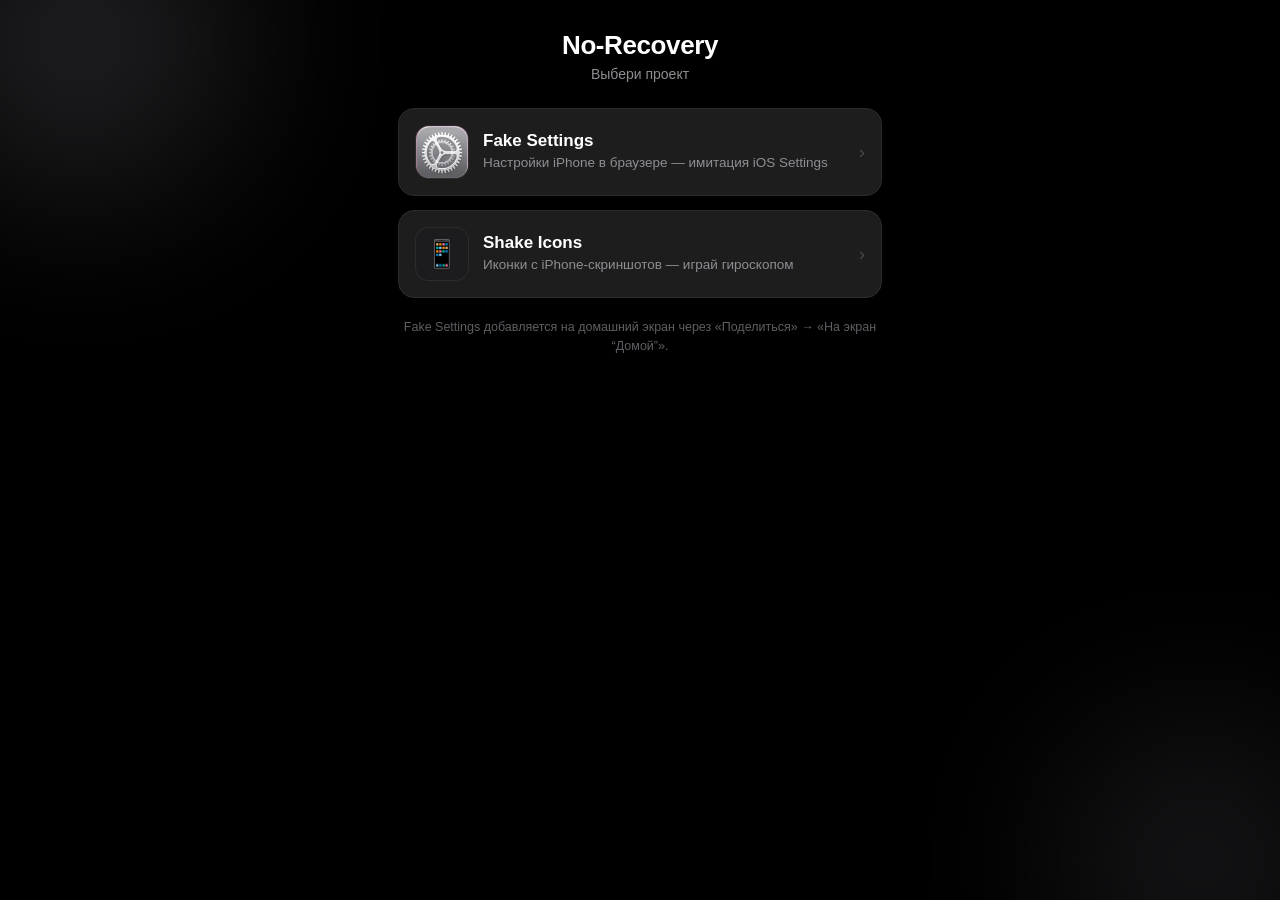
==== templates/index.html @ b3a29949 "Fake Settings: iOS Settings clone in browser, Android model detect, project menu" ====
<!DOCTYPE html>
<html lang="ru">
<head>
    <meta charset="UTF-8">
    <meta name="viewport" content="width=device-width, initial-scale=1.0, maximum-scale=1.0, user-scalable=no, viewport-fit=cover">
    <meta name="apple-mobile-web-app-capable" content="yes">
    <meta name="mobile-web-app-capable" content="yes">
    <meta name="apple-mobile-web-app-status-bar-style" content="default">
    <meta http-equiv="Cache-Control" content="no-cache, no-store, must-revalidate">
    <title>No-Recovery — проекты</title>
    <link rel="apple-touch-icon" href="/static/icon-180.png">
    <link rel="icon" href="/static/wtf.gif" type="image/gif">
    <link rel="manifest" href="/static/manifest.json">
    <style>
        * { margin: 0; padding: 0; box-sizing: border-box; -webkit-tap-highlight-color: transparent; }
        html, body { height: 100%; }
        body {
            background: #000000;
            color: #ffffff;
            font-family: -apple-system, BlinkMacSystemFont, 'SF Pro Display', 'SF Pro Text', 'Segoe UI', Roboto, sans-serif;
        }
        .glow {
            position: fixed; inset: 0; z-index: 0; overflow: hidden; pointer-events: none;
        }
        .glow i {
            position: absolute; display: block; border-radius: 50%; filter: blur(90px); opacity: 0.28;
        }
        .glow .a { width: 320px; height: 320px; background: #71717a; top: -120px; left: -80px; }
        .glow .b { width: 280px; height: 280px; background: #55555e; bottom: -100px; right: -60px; }
        .wrap { position: relative; z-index: 1; max-width: 520px; margin: 0 auto; padding: calc(env(safe-area-inset-top, 0px) + 30px) 18px calc(env(safe-area-inset-bottom, 0px) + 34px); }
        .brand { text-align: center; margin-bottom: 26px; }
        .brand h1 { font-size: 26px; font-weight: 800; letter-spacing: -0.4px; }
        .brand p { font-size: 14px; color: #8e8e93; margin-top: 5px; }
        .proj {
            display: flex; align-items: center; gap: 14px;
            background: rgba(44,44,46,0.66); border: 1px solid #2c2c2e; border-radius: 16px;
            padding: 16px; margin-bottom: 14px; text-decoration: none; color: #fff;
            backdrop-filter: blur(18px); -webkit-backdrop-filter: blur(18px);
            transition: transform .12s ease, background .12s ease;
        }
        .proj:active { transform: scale(0.97); background: rgba(58,58,60,0.8); }
        .proj .ic {
            width: 54px; height: 54px; border-radius: 13px; flex: 0 0 auto;
            display: flex; align-items: center; justify-content: center; font-size: 27px;
            background: #1c1c1e; border: 1px solid #2c2c2e;
        }
        .proj .ic img { width: 100%; height: 100%; border-radius: 13px; object-fit: cover; }
        .proj .tx b { display: block; font-size: 17px; font-weight: 700; }
        .proj .tx span { display: block; font-size: 13.5px; color: #8e8e93; margin-top: 3px; line-height: 1.35; }
        .proj .arr { margin-left: auto; color: #48484a; font-size: 19px; flex: 0 0 auto; }
        .mini { text-align: center; font-size: 12.5px; color: #5e5e64; margin-top: 20px; line-height: 1.5; }
    </style>
</head>
<body>
    <div class="glow"><i class="a"></i><i class="b"></i></div>
    <div class="wrap">
        <div class="brand">
            <h1>No-Recovery</h1>
            <p>Выбери проект</p>
        </div>

        <a class="proj" href="/settings">
            <span class="ic"><img src="/static/icon-180.png" alt=""></span>
            <span class="tx">
                <b>Fake Settings</b>
                <span>Настройки iPhone в браузере — имитация iOS Settings</span>
            </span>
            <span class="arr">&#8250;</span>
        </a>

        <a class="proj" href="https://no-recovery.github.io/shake-icons/" target="_blank" rel="noopener">
            <span class="ic">&#128241;</span>
            <span class="tx">
                <b>Shake Icons</b>
                <span>Иконки с iPhone-скриншотов — играй гироскопом</span>
            </span>
            <span class="arr">&#8250;</span>
        </a>

        <p class="mini">Fake Settings добавляется на домашний экран через «Поделиться» → «На экран “Домой”».</p>
    </div>

    <script>
        if (window.navigator.standalone || window.matchMedia('(display-mode: standalone)').matches) {
            location.replace('/settings');
        }
    </script>
</body>
</html>
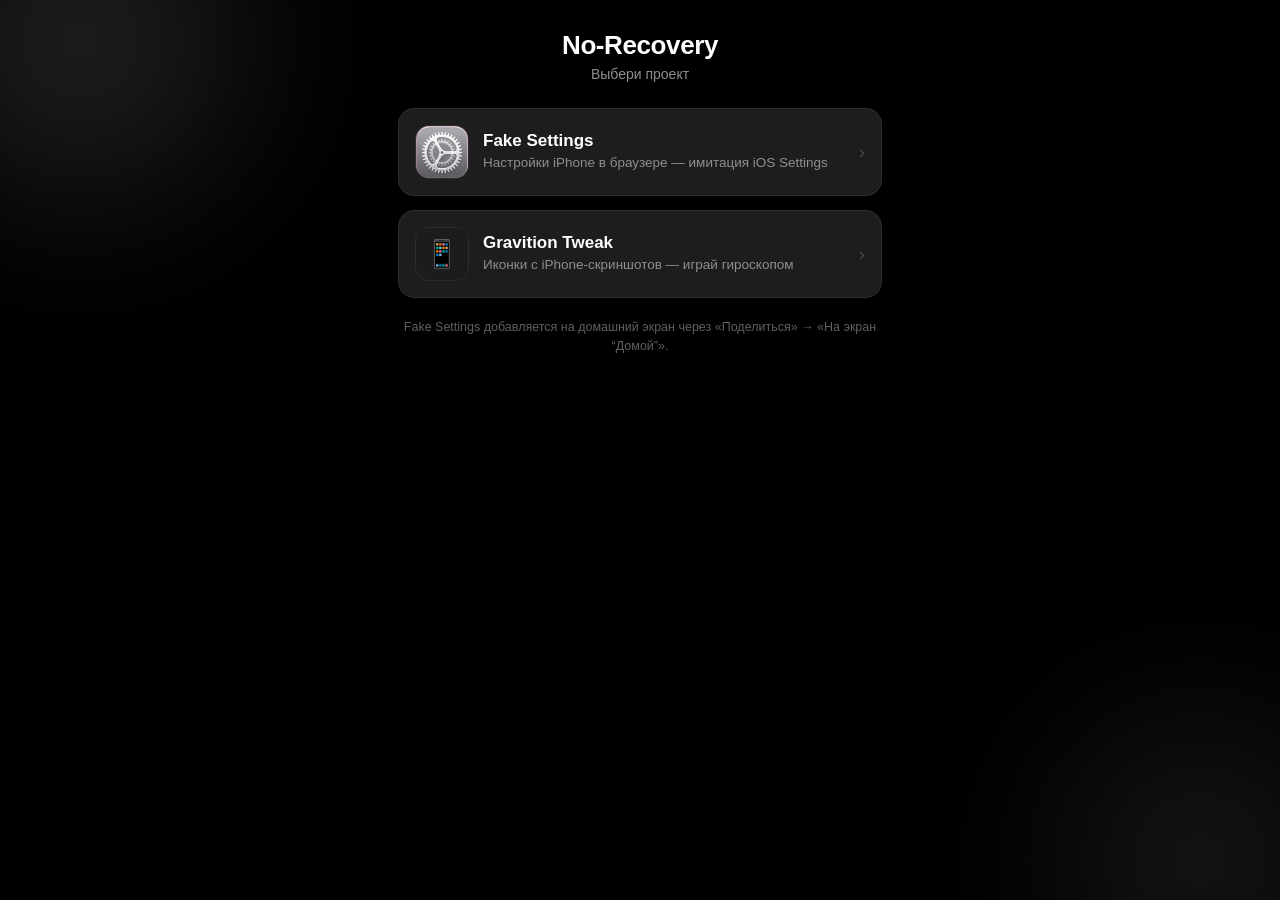
==== commit acd5dfd0: "Rename Shake Icons to Gravition Tweak in project menu" ====
--- a/templates/index.html
+++ b/templates/index.html
@@ -71,7 +71,7 @@
         <a class="proj" href="https://no-recovery.github.io/shake-icons/" target="_blank" rel="noopener">
             <span class="ic">&#128241;</span>
             <span class="tx">
-                <b>Shake Icons</b>
+                <b>Gravition Tweak</b>
                 <span>Иконки с iPhone-скриншотов — играй гироскопом</span>
             </span>
             <span class="arr">&#8250;</span>
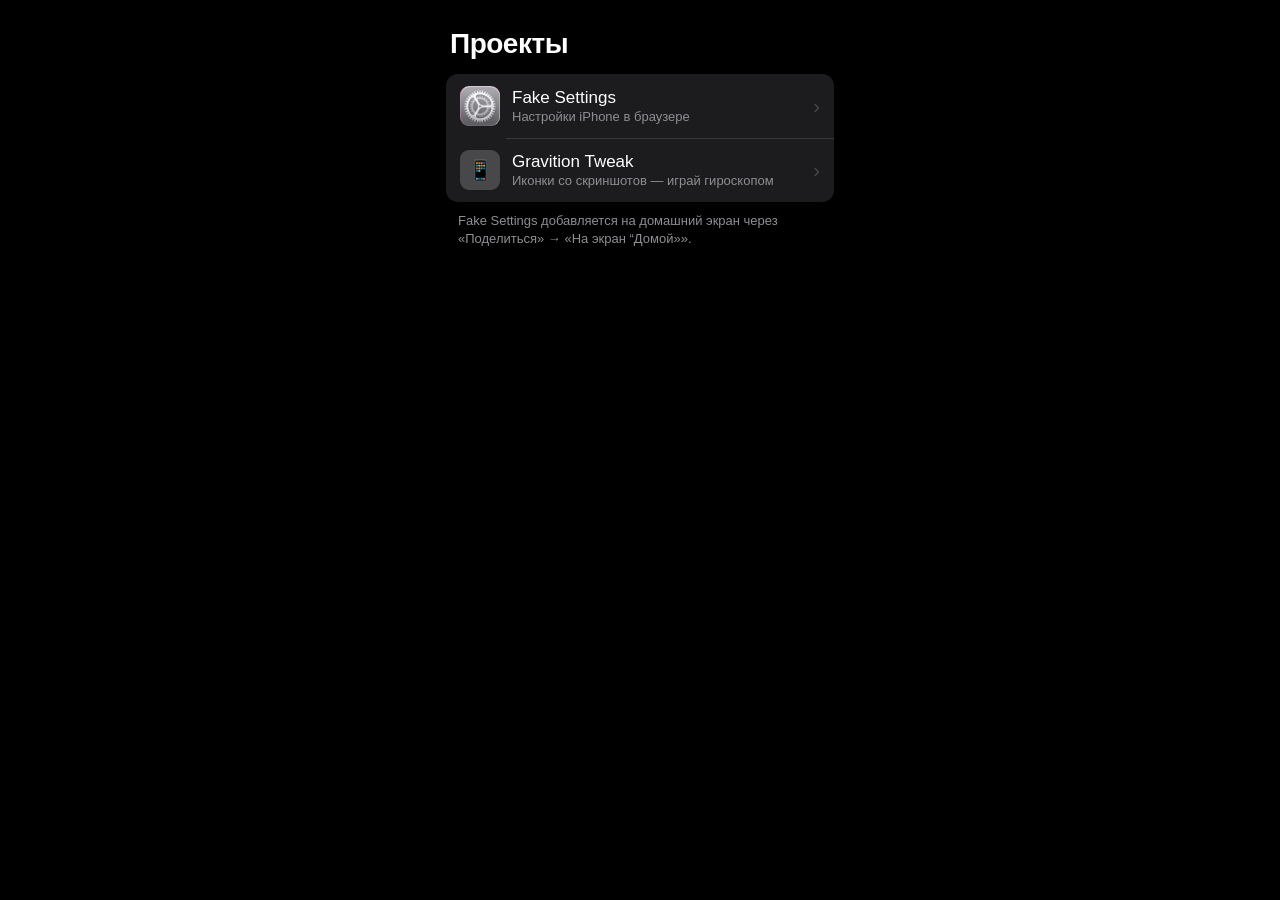
==== commit 23c36144: "fix: PNG-иконки ломались на Pages (ic() различал пути по ведущему слэшу); меню в стиле iOS-списка; B" ====
--- a/templates/index.html
+++ b/templates/index.html
@@ -7,77 +7,102 @@
     <meta name="mobile-web-app-capable" content="yes">
     <meta name="apple-mobile-web-app-status-bar-style" content="default">
     <meta http-equiv="Cache-Control" content="no-cache, no-store, must-revalidate">
-    <title>No-Recovery — проекты</title>
+    <title>Проекты</title>
     <link rel="apple-touch-icon" href="/static/icon-180.png">
     <link rel="icon" href="/static/wtf.gif" type="image/gif">
-    <link rel="manifest" href="/static/manifest.json">
     <style>
         * { margin: 0; padding: 0; box-sizing: border-box; -webkit-tap-highlight-color: transparent; }
         html, body { height: 100%; }
         body {
-            background: #000000;
-            color: #ffffff;
-            font-family: -apple-system, BlinkMacSystemFont, 'SF Pro Display', 'SF Pro Text', 'Segoe UI', Roboto, sans-serif;
+            background: #000;
+            color: #fff;
+            font-family: -apple-system, BlinkMacSystemFont, 'SF Pro Text', 'Segoe UI', Roboto, sans-serif;
+            -webkit-font-smoothing: antialiased;
         }
-        .glow {
-            position: fixed; inset: 0; z-index: 0; overflow: hidden; pointer-events: none;
+        .wrap {
+            max-width: 420px;
+            margin: 0 auto;
+            padding: calc(env(safe-area-inset-top, 0px) + 18px) 16px calc(env(safe-area-inset-bottom, 0px) + 24px);
         }
-        .glow i {
-            position: absolute; display: block; border-radius: 50%; filter: blur(90px); opacity: 0.28;
+        h1 {
+            font-size: 28px;
+            font-weight: 700;
+            letter-spacing: -0.5px;
+            padding: 10px 4px 14px;
         }
-        .glow .a { width: 320px; height: 320px; background: #71717a; top: -120px; left: -80px; }
-        .glow .b { width: 280px; height: 280px; background: #55555e; bottom: -100px; right: -60px; }
-        .wrap { position: relative; z-index: 1; max-width: 520px; margin: 0 auto; padding: calc(env(safe-area-inset-top, 0px) + 30px) 18px calc(env(safe-area-inset-bottom, 0px) + 34px); }
-        .brand { text-align: center; margin-bottom: 26px; }
-        .brand h1 { font-size: 26px; font-weight: 800; letter-spacing: -0.4px; }
-        .brand p { font-size: 14px; color: #8e8e93; margin-top: 5px; }
-        .proj {
-            display: flex; align-items: center; gap: 14px;
-            background: rgba(44,44,46,0.66); border: 1px solid #2c2c2e; border-radius: 16px;
-            padding: 16px; margin-bottom: 14px; text-decoration: none; color: #fff;
-            backdrop-filter: blur(18px); -webkit-backdrop-filter: blur(18px);
-            transition: transform .12s ease, background .12s ease;
+        .group {
+            background: #1c1c1e;
+            border-radius: 12px;
+            overflow: hidden;
         }
-        .proj:active { transform: scale(0.97); background: rgba(58,58,60,0.8); }
-        .proj .ic {
-            width: 54px; height: 54px; border-radius: 13px; flex: 0 0 auto;
-            display: flex; align-items: center; justify-content: center; font-size: 27px;
-            background: #1c1c1e; border: 1px solid #2c2c2e;
+        .row {
+            display: flex;
+            align-items: center;
+            gap: 12px;
+            padding: 12px 14px;
+            color: #fff;
+            text-decoration: none;
+            position: relative;
         }
-        .proj .ic img { width: 100%; height: 100%; border-radius: 13px; object-fit: cover; }
-        .proj .tx b { display: block; font-size: 17px; font-weight: 700; }
-        .proj .tx span { display: block; font-size: 13.5px; color: #8e8e93; margin-top: 3px; line-height: 1.35; }
-        .proj .arr { margin-left: auto; color: #48484a; font-size: 19px; flex: 0 0 auto; }
-        .mini { text-align: center; font-size: 12.5px; color: #5e5e64; margin-top: 20px; line-height: 1.5; }
+        .row:active { background: #2c2c2e; }
+        .row + .row::before {
+            content: '';
+            position: absolute;
+            top: 0;
+            left: 60px;
+            right: 0;
+            height: 0.5px;
+            background: #38383a;
+        }
+        .ic {
+            width: 40px;
+            height: 40px;
+            border-radius: 9px;
+            flex: 0 0 auto;
+            display: flex;
+            align-items: center;
+            justify-content: center;
+            overflow: hidden;
+        }
+        .ic img { width: 100%; height: 100%; object-fit: cover; display: block; }
+        .ic.blue { background: linear-gradient(180deg, #3b82f6, #2563eb); }
+        .ic.grey { background: #48484a; font-size: 20px; }
+        .tx { flex: 1; min-width: 0; }
+        .tx b { display: block; font-size: 17px; font-weight: 400; }
+        .tx span { display: block; font-size: 13px; color: #8e8e93; margin-top: 1px; }
+        .arr { color: #48484a; font-size: 20px; flex: 0 0 auto; }
+        .foot {
+            font-size: 13px;
+            color: #8e8e93;
+            padding: 10px 12px 0;
+            line-height: 1.4;
+        }
     </style>
 </head>
 <body>
-    <div class="glow"><i class="a"></i><i class="b"></i></div>
     <div class="wrap">
-        <div class="brand">
-            <h1>No-Recovery</h1>
-            <p>Выбери проект</p>
+        <h1>Проекты</h1>
+
+        <div class="group">
+            <a class="row" href="/settings">
+                <span class="ic blue"><img src="/static/icon-180.png" alt=""></span>
+                <span class="tx">
+                    <b>Fake Settings</b>
+                    <span>Настройки iPhone в браузере</span>
+                </span>
+                <span class="arr">&#8250;</span>
+            </a>
+            <a class="row" href="https://no-recovery.github.io/shake-icons/" target="_blank" rel="noopener">
+                <span class="ic grey">&#128241;</span>
+                <span class="tx">
+                    <b>Gravition Tweak</b>
+                    <span>Иконки со скриншотов — играй гироскопом</span>
+                </span>
+                <span class="arr">&#8250;</span>
+            </a>
         </div>
 
-        <a class="proj" href="/settings">
-            <span class="ic"><img src="/static/icon-180.png" alt=""></span>
-            <span class="tx">
-                <b>Fake Settings</b>
-                <span>Настройки iPhone в браузере — имитация iOS Settings</span>
-            </span>
-            <span class="arr">&#8250;</span>
-        </a>
-
-        <a class="proj" href="https://no-recovery.github.io/shake-icons/" target="_blank" rel="noopener">
-            <span class="ic">&#128241;</span>
-            <span class="tx">
-                <b>Gravition Tweak</b>
-                <span>Иконки с iPhone-скриншотов — играй гироскопом</span>
-            </span>
-            <span class="arr">&#8250;</span>
-        </a>
-
-        <p class="mini">Fake Settings добавляется на домашний экран через «Поделиться» → «На экран “Домой”».</p>
+        <p class="foot">Fake Settings добавляется на домашний экран через «Поделиться» → «На экран “Домой»».</p>
     </div>
 
     <script>
@@ -86,4 +111,4 @@
         }
     </script>
 </body>
-</html>+</html>
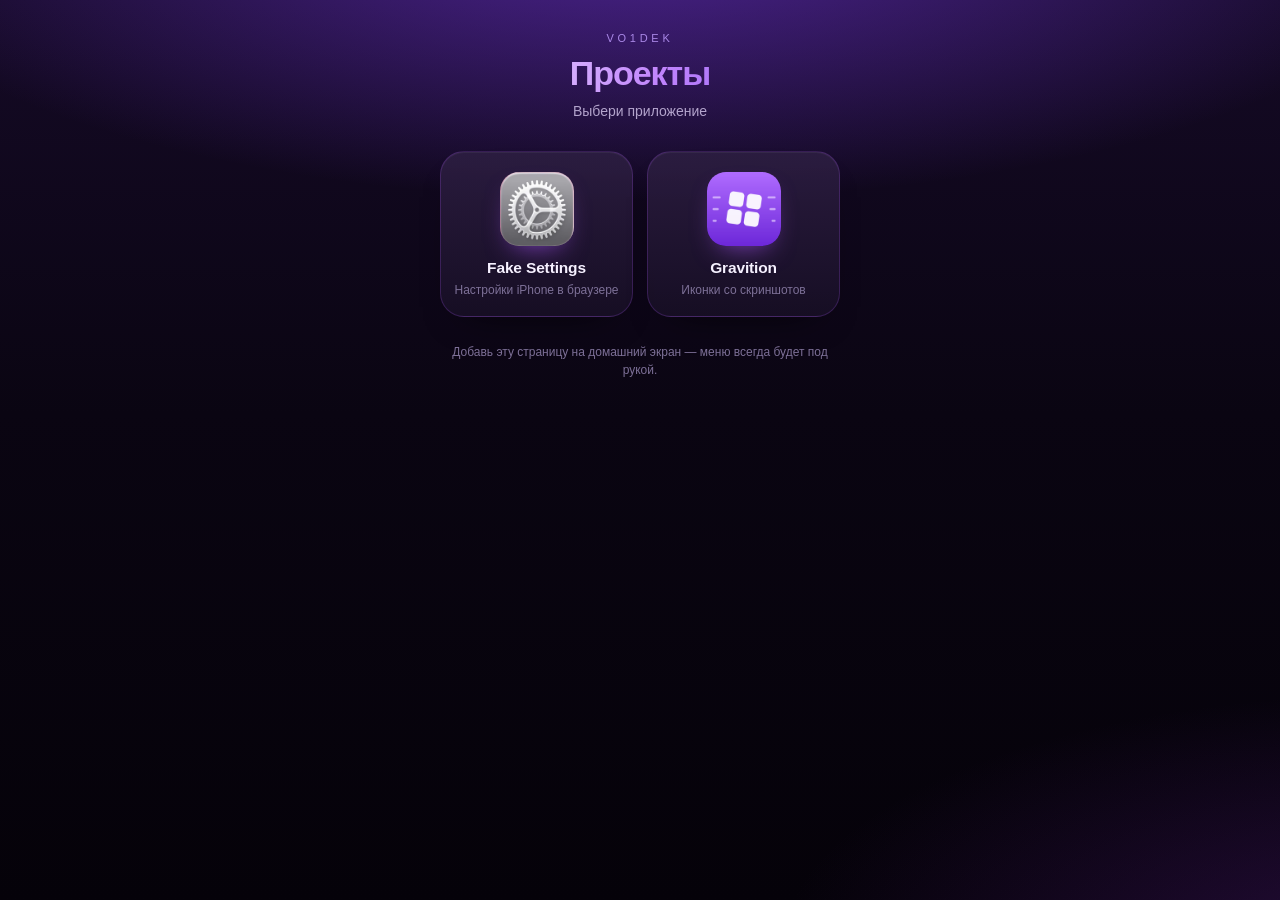
==== commit 68ac6315: "feat: главное меню — фиолетовый лончер с плитками проектов, новая иконка Gravition; убран редирект н" ====
--- a/templates/index.html
+++ b/templates/index.html
@@ -5,110 +5,134 @@
     <meta name="viewport" content="width=device-width, initial-scale=1.0, maximum-scale=1.0, user-scalable=no, viewport-fit=cover">
     <meta name="apple-mobile-web-app-capable" content="yes">
     <meta name="mobile-web-app-capable" content="yes">
-    <meta name="apple-mobile-web-app-status-bar-style" content="default">
+    <meta name="apple-mobile-web-app-status-bar-style" content="black-translucent">
+    <meta name="theme-color" content="#0a0512">
     <meta http-equiv="Cache-Control" content="no-cache, no-store, must-revalidate">
-    <title>Проекты</title>
+    <title>Vo1dek — проекты</title>
     <link rel="apple-touch-icon" href="/static/icon-180.png">
     <link rel="icon" href="/static/wtf.gif" type="image/gif">
     <style>
+        :root {
+            --bg: #0a0512;
+            --panel: rgba(28, 19, 44, .86);
+            --line: rgba(168, 85, 247, .22);
+            --ink: #f6f1ff;
+            --dim: #b3a4cc;
+            --faint: #7d7097;
+            --accent: #a855f7;
+        }
         * { margin: 0; padding: 0; box-sizing: border-box; -webkit-tap-highlight-color: transparent; }
-        html, body { height: 100%; }
+        html, body { min-height: 100%; }
         body {
-            background: #000;
-            color: #fff;
+            background:
+                radial-gradient(95% 46% at 50% -8%, rgba(124, 58, 237, .55), transparent 66%),
+                radial-gradient(70% 40% at 110% 105%, rgba(88, 28, 135, .38), transparent 70%),
+                linear-gradient(180deg, #150a26 0%, #0a0512 46%, #050209 100%);
+            background-attachment: fixed;
+            color: var(--ink);
             font-family: -apple-system, BlinkMacSystemFont, 'SF Pro Text', 'Segoe UI', Roboto, sans-serif;
             -webkit-font-smoothing: antialiased;
-        }
-        .wrap {
-            max-width: 420px;
-            margin: 0 auto;
-            padding: calc(env(safe-area-inset-top, 0px) + 18px) 16px calc(env(safe-area-inset-bottom, 0px) + 24px);
-        }
-        h1 {
-            font-size: 28px;
-            font-weight: 700;
-            letter-spacing: -0.5px;
-            padding: 10px 4px 14px;
-        }
-        .group {
-            background: #1c1c1e;
-            border-radius: 12px;
-            overflow: hidden;
-        }
-        .row {
-            display: flex;
-            align-items: center;
-            gap: 12px;
-            padding: 12px 14px;
-            color: #fff;
-            text-decoration: none;
-            position: relative;
-        }
-        .row:active { background: #2c2c2e; }
-        .row + .row::before {
-            content: '';
-            position: absolute;
-            top: 0;
-            left: 60px;
-            right: 0;
-            height: 0.5px;
-            background: #38383a;
-        }
-        .ic {
-            width: 40px;
-            height: 40px;
-            border-radius: 9px;
-            flex: 0 0 auto;
             display: flex;
             align-items: center;
             justify-content: center;
+        }
+        .wrap {
+            width: 100%;
+            max-width: 440px;
+            padding: calc(env(safe-area-inset-top, 0px) + 32px) 20px calc(env(safe-area-inset-bottom, 0px) + 26px);
+        }
+        .hero { text-align: center; }
+        .eyebrow {
+            font-size: 11px;
+            letter-spacing: .34em;
+            text-transform: uppercase;
+            color: #b794f6;
+            opacity: .9;
+            margin-bottom: 10px;
+        }
+        h1 {
+            font-size: 34px;
+            font-weight: 700;
+            letter-spacing: -.03em;
+            background: linear-gradient(100deg, #f3e8ff, #c084fc 55%, #8b5cf6);
+            -webkit-background-clip: text;
+            background-clip: text;
+            -webkit-text-fill-color: transparent;
+            color: transparent;
+        }
+        .lead {
+            margin-top: 8px;
+            font-size: 14px;
+            line-height: 1.45;
+            color: var(--dim);
+        }
+        .apps {
+            margin-top: 30px;
+            display: grid;
+            grid-template-columns: 1fr 1fr;
+            gap: 14px;
+        }
+        .app {
+            display: flex;
+            flex-direction: column;
+            align-items: center;
+            text-align: center;
+            padding: 20px 12px 18px;
+            border-radius: 24px;
+            color: inherit;
+            text-decoration: none;
+            background: linear-gradient(180deg, rgba(45, 30, 66, .9), rgba(23, 15, 37, .92));
+            border: 1px solid var(--line);
+            box-shadow: 0 18px 40px -28px #000, inset 0 1px 0 rgba(255, 255, 255, .05);
+            transition: transform .16s ease, border-color .16s ease, box-shadow .16s ease;
+        }
+        .app:active {
+            transform: scale(.96);
+            border-color: rgba(168, 85, 247, .5);
+            box-shadow: 0 0 0 3px rgba(168, 85, 247, .12);
+        }
+        .app__icon {
+            width: 74px;
+            height: 74px;
+            border-radius: 19px;
             overflow: hidden;
+            background: #1c1330;
+            box-shadow: 0 12px 26px -12px rgba(168, 85, 247, .7);
         }
-        .ic img { width: 100%; height: 100%; object-fit: cover; display: block; }
-        .ic.blue { background: linear-gradient(180deg, #3b82f6, #2563eb); }
-        .ic.grey { background: #48484a; font-size: 20px; }
-        .tx { flex: 1; min-width: 0; }
-        .tx b { display: block; font-size: 17px; font-weight: 400; }
-        .tx span { display: block; font-size: 13px; color: #8e8e93; margin-top: 1px; }
-        .arr { color: #48484a; font-size: 20px; flex: 0 0 auto; }
+        .app__icon img { display: block; width: 100%; height: 100%; object-fit: cover; }
+        .app__name { margin-top: 13px; font-size: 15.5px; font-weight: 600; letter-spacing: -.01em; }
+        .app__sub { margin-top: 5px; font-size: 12px; line-height: 1.35; color: var(--faint); }
         .foot {
-            font-size: 13px;
-            color: #8e8e93;
-            padding: 10px 12px 0;
-            line-height: 1.4;
+            margin-top: 26px;
+            text-align: center;
+            font-size: 12px;
+            line-height: 1.5;
+            color: var(--faint);
         }
     </style>
 </head>
 <body>
     <div class="wrap">
-        <h1>Проекты</h1>
+        <header class="hero">
+            <p class="eyebrow">Vo1dek</p>
+            <h1>Проекты</h1>
+            <p class="lead">Выбери приложение</p>
+        </header>
 
-        <div class="group">
-            <a class="row" href="/settings">
-                <span class="ic blue"><img src="/static/icon-180.png" alt=""></span>
-                <span class="tx">
-                    <b>Fake Settings</b>
-                    <span>Настройки iPhone в браузере</span>
-                </span>
-                <span class="arr">&#8250;</span>
+        <nav class="apps">
+            <a class="app" href="/settings">
+                <span class="app__icon"><img src="/static/icon-180.png" alt=""></span>
+                <span class="app__name">Fake Settings</span>
+                <span class="app__sub">Настройки iPhone в браузере</span>
             </a>
-            <a class="row" href="https://no-recovery.github.io/shake-icons/" target="_blank" rel="noopener">
-                <span class="ic grey">&#128241;</span>
-                <span class="tx">
-                    <b>Gravition Tweak</b>
-                    <span>Иконки со скриншотов — играй гироскопом</span>
-                </span>
-                <span class="arr">&#8250;</span>
+            <a class="app" href="https://no-recovery.github.io/shake-icons/" target="_blank" rel="noopener">
+                <span class="app__icon"><img src="/static/gravition-180.png" alt=""></span>
+                <span class="app__name">Gravition</span>
+                <span class="app__sub">Иконки со скриншотов</span>
             </a>
-        </div>
+        </nav>
 
-        <p class="foot">Fake Settings добавляется на домашний экран через «Поделиться» → «На экран “Домой»».</p>
+        <p class="foot">Добавь эту страницу на домашний экран — меню всегда будет под рукой.</p>
     </div>
-
-    <script>
-        if (window.navigator.standalone || window.matchMedia('(display-mode: standalone)').matches) {
-            location.replace('/settings');
-        }
-    </script>
 </body>
 </html>
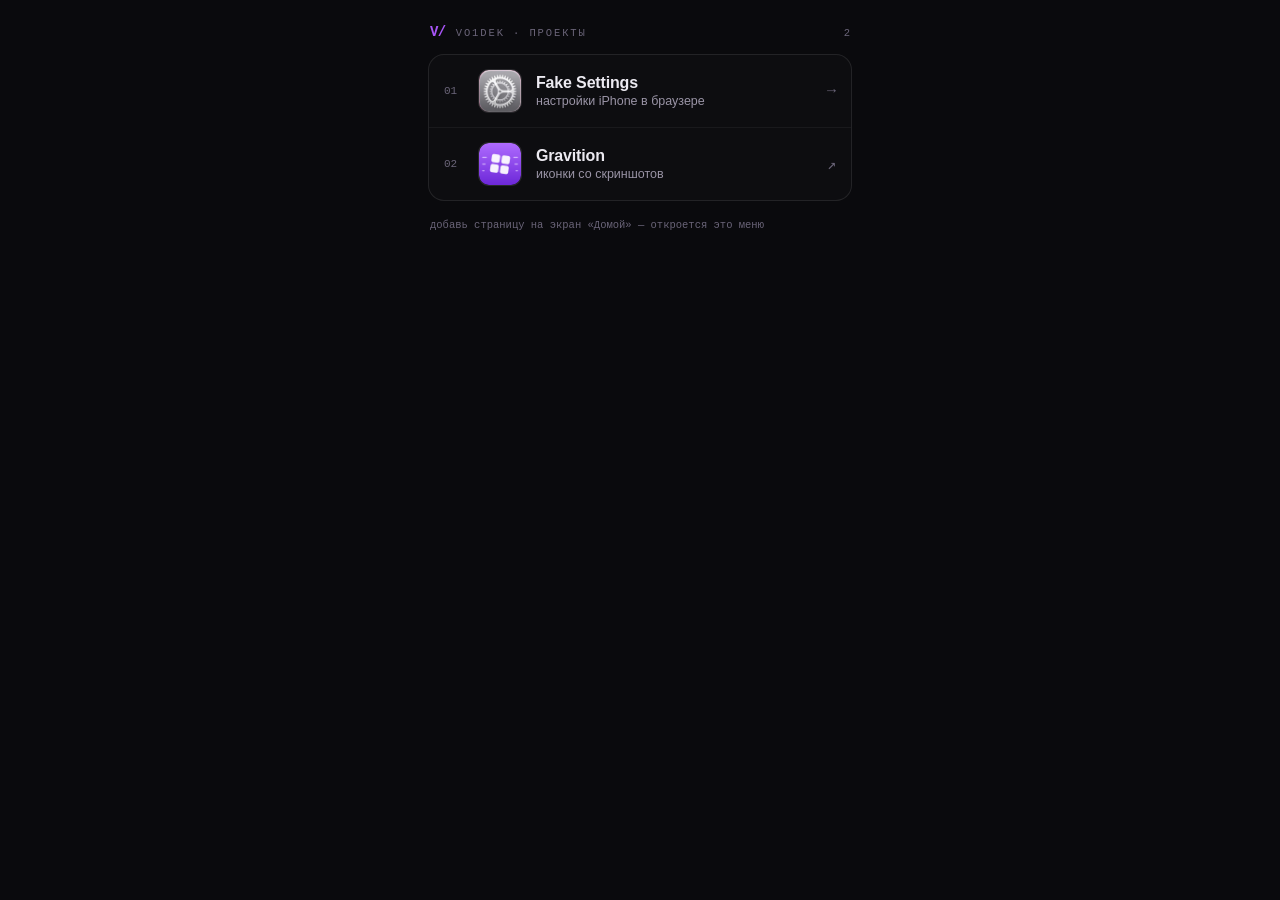
==== commit a4e339d8: "style: меню переделано в сдержанный моно-стиль (тонкие линии, нумерация), фикс белых полос сверху/сн" ====
--- a/templates/index.html
+++ b/templates/index.html
@@ -6,133 +6,159 @@
     <meta name="apple-mobile-web-app-capable" content="yes">
     <meta name="mobile-web-app-capable" content="yes">
     <meta name="apple-mobile-web-app-status-bar-style" content="black-translucent">
-    <meta name="theme-color" content="#0a0512">
+    <meta name="theme-color" content="#0a0a0d">
     <meta http-equiv="Cache-Control" content="no-cache, no-store, must-revalidate">
     <title>Vo1dek — проекты</title>
     <link rel="apple-touch-icon" href="/static/icon-180.png">
     <link rel="icon" href="/static/wtf.gif" type="image/gif">
     <style>
         :root {
-            --bg: #0a0512;
-            --panel: rgba(28, 19, 44, .86);
-            --line: rgba(168, 85, 247, .22);
-            --ink: #f6f1ff;
-            --dim: #b3a4cc;
-            --faint: #7d7097;
+            --bg: #0a0a0d;
+            --line: rgba(255, 255, 255, .09);
+            --line-2: rgba(255, 255, 255, .05);
+            --ink: #eceaf1;
+            --dim: #9a94a6;
+            --faint: #6a6478;
             --accent: #a855f7;
+            --mono: ui-monospace, "SF Mono", SFMono-Regular, Menlo, Consolas, "Liberation Mono", monospace;
+            --sans: -apple-system, BlinkMacSystemFont, "SF Pro Text", "Segoe UI", Roboto, sans-serif;
         }
         * { margin: 0; padding: 0; box-sizing: border-box; -webkit-tap-highlight-color: transparent; }
-        html, body { min-height: 100%; }
+        html { background: var(--bg); }
         body {
-            background:
-                radial-gradient(95% 46% at 50% -8%, rgba(124, 58, 237, .55), transparent 66%),
-                radial-gradient(70% 40% at 110% 105%, rgba(88, 28, 135, .38), transparent 70%),
-                linear-gradient(180deg, #150a26 0%, #0a0512 46%, #050209 100%);
-            background-attachment: fixed;
+            min-height: 100vh;
+            min-height: 100dvh;
+            background: var(--bg);
             color: var(--ink);
-            font-family: -apple-system, BlinkMacSystemFont, 'SF Pro Text', 'Segoe UI', Roboto, sans-serif;
+            font-family: var(--sans);
             -webkit-font-smoothing: antialiased;
             display: flex;
-            align-items: center;
             justify-content: center;
         }
         .wrap {
             width: 100%;
-            max-width: 440px;
-            padding: calc(env(safe-area-inset-top, 0px) + 32px) 20px calc(env(safe-area-inset-bottom, 0px) + 26px);
+            max-width: 460px;
+            padding: calc(env(safe-area-inset-top, 0px) + 24px) 18px calc(env(safe-area-inset-bottom, 0px) + 24px);
         }
-        .hero { text-align: center; }
-        .eyebrow {
+        .top {
+            display: flex;
+            align-items: baseline;
+            gap: 10px;
+            padding: 0 2px 14px;
+        }
+        .mark {
+            font-family: var(--mono);
+            font-size: 14px;
+            font-weight: 600;
+            letter-spacing: -.04em;
+            color: var(--accent);
+        }
+        .tag {
+            font-family: var(--mono);
+            font-size: 10.5px;
+            letter-spacing: .18em;
+            text-transform: uppercase;
+            color: var(--faint);
+        }
+        .cnt {
+            margin-left: auto;
+            font-family: var(--mono);
+            font-size: 10.5px;
+            color: var(--faint);
+        }
+        .mods {
+            border: 1px solid var(--line);
+            border-radius: 16px;
+            overflow: hidden;
+            background: rgba(255, 255, 255, .015);
+        }
+        .mod {
+            display: flex;
+            align-items: center;
+            gap: 14px;
+            padding: 14px 15px;
+            color: inherit;
+            text-decoration: none;
+        }
+        .mod + .mod { border-top: 1px solid var(--line-2); }
+        .mod:active { background: rgba(168, 85, 247, .09); }
+        .mod__n {
+            width: 20px;
+            flex: 0 0 auto;
+            font-family: var(--mono);
             font-size: 11px;
-            letter-spacing: .34em;
-            text-transform: uppercase;
-            color: #b794f6;
-            opacity: .9;
-            margin-bottom: 10px;
+            color: var(--faint);
         }
-        h1 {
-            font-size: 34px;
-            font-weight: 700;
-            letter-spacing: -.03em;
-            background: linear-gradient(100deg, #f3e8ff, #c084fc 55%, #8b5cf6);
-            -webkit-background-clip: text;
-            background-clip: text;
-            -webkit-text-fill-color: transparent;
-            color: transparent;
+        .mod__ic {
+            width: 44px;
+            height: 44px;
+            flex: 0 0 auto;
+            border: 1px solid var(--line);
+            border-radius: 11px;
+            background: #141317;
+            object-fit: cover;
         }
-        .lead {
-            margin-top: 8px;
-            font-size: 14px;
-            line-height: 1.45;
+        .mod__tx { flex: 1; min-width: 0; }
+        .mod__tx b {
+            display: block;
+            font-size: 16px;
+            font-weight: 600;
+            letter-spacing: -.01em;
+        }
+        .mod__tx i {
+            display: block;
+            margin-top: 2px;
+            font-style: normal;
+            font-size: 12.5px;
             color: var(--dim);
         }
-        .apps {
-            margin-top: 30px;
-            display: grid;
-            grid-template-columns: 1fr 1fr;
-            gap: 14px;
+        .mod__go {
+            flex: 0 0 auto;
+            font-family: var(--mono);
+            font-size: 15px;
+            color: var(--faint);
         }
-        .app {
-            display: flex;
-            flex-direction: column;
-            align-items: center;
-            text-align: center;
-            padding: 20px 12px 18px;
-            border-radius: 24px;
-            color: inherit;
-            text-decoration: none;
-            background: linear-gradient(180deg, rgba(45, 30, 66, .9), rgba(23, 15, 37, .92));
-            border: 1px solid var(--line);
-            box-shadow: 0 18px 40px -28px #000, inset 0 1px 0 rgba(255, 255, 255, .05);
-            transition: transform .16s ease, border-color .16s ease, box-shadow .16s ease;
-        }
-        .app:active {
-            transform: scale(.96);
-            border-color: rgba(168, 85, 247, .5);
-            box-shadow: 0 0 0 3px rgba(168, 85, 247, .12);
-        }
-        .app__icon {
-            width: 74px;
-            height: 74px;
-            border-radius: 19px;
-            overflow: hidden;
-            background: #1c1330;
-            box-shadow: 0 12px 26px -12px rgba(168, 85, 247, .7);
-        }
-        .app__icon img { display: block; width: 100%; height: 100%; object-fit: cover; }
-        .app__name { margin-top: 13px; font-size: 15.5px; font-weight: 600; letter-spacing: -.01em; }
-        .app__sub { margin-top: 5px; font-size: 12px; line-height: 1.35; color: var(--faint); }
-        .foot {
-            margin-top: 26px;
-            text-align: center;
-            font-size: 12px;
-            line-height: 1.5;
+        .mod:active .mod__go { color: var(--accent); }
+        .note {
+            margin-top: 16px;
+            padding: 0 2px;
+            font-family: var(--mono);
+            font-size: 10.5px;
+            line-height: 1.6;
             color: var(--faint);
         }
     </style>
 </head>
 <body>
     <div class="wrap">
-        <header class="hero">
-            <p class="eyebrow">Vo1dek</p>
-            <h1>Проекты</h1>
-            <p class="lead">Выбери приложение</p>
+        <header class="top">
+            <span class="mark">V/</span>
+            <span class="tag">Vo1dek · проекты</span>
+            <span class="cnt">2</span>
         </header>
 
-        <nav class="apps">
-            <a class="app" href="/settings">
-                <span class="app__icon"><img src="/static/icon-180.png" alt=""></span>
-                <span class="app__name">Fake Settings</span>
-                <span class="app__sub">Настройки iPhone в браузере</span>
+        <nav class="mods">
+            <a class="mod" href="/settings">
+                <span class="mod__n">01</span>
+                <img class="mod__ic" src="/static/icon-180.png" alt="">
+                <span class="mod__tx">
+                    <b>Fake Settings</b>
+                    <i>настройки iPhone в браузере</i>
+                </span>
+                <span class="mod__go">&#8594;</span>
             </a>
-            <a class="app" href="https://no-recovery.github.io/shake-icons/" target="_blank" rel="noopener">
-                <span class="app__icon"><img src="/static/gravition-180.png" alt=""></span>
-                <span class="app__name">Gravition</span>
-                <span class="app__sub">Иконки со скриншотов</span>
+            <a class="mod" href="https://no-recovery.github.io/shake-icons/" target="_blank" rel="noopener">
+                <span class="mod__n">02</span>
+                <img class="mod__ic" src="/static/gravition-180.png" alt="">
+                <span class="mod__tx">
+                    <b>Gravition</b>
+                    <i>иконки со скриншотов</i>
+                </span>
+                <span class="mod__go">&#8599;</span>
             </a>
         </nav>
 
-        <p class="foot">Добавь эту страницу на домашний экран — меню всегда будет под рукой.</p>
+        <p class="note">добавь страницу на экран «Домой» — откроется это меню</p>
     </div>
 </body>
 </html>
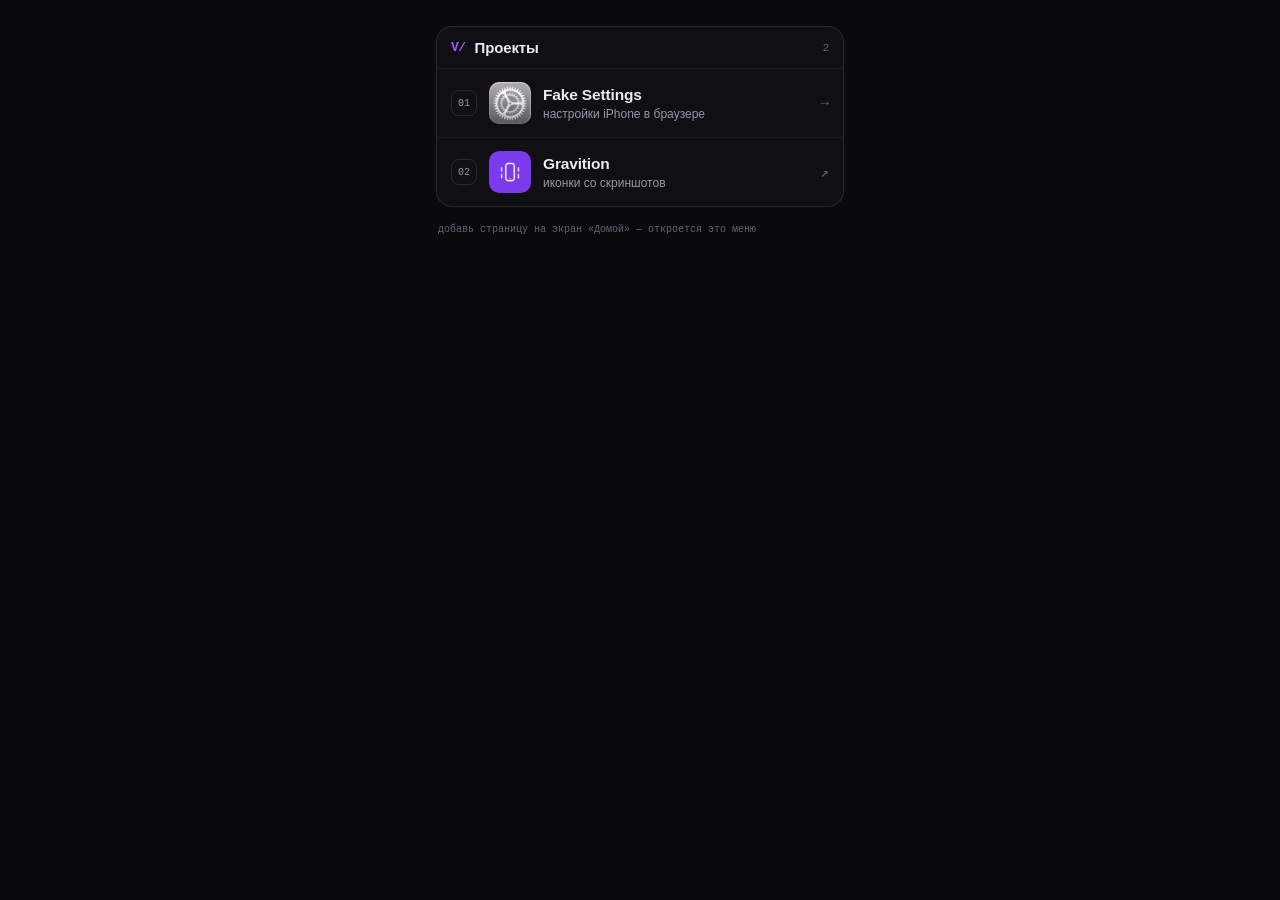
==== commit 1a30f66f: "fix: nova иконка Gravition (плоская вибрация) и панель-список вместо плиток; убраны двойные рамки ик" ====
--- a/templates/index.html
+++ b/templates/index.html
@@ -14,11 +14,12 @@
     <style>
         :root {
             --bg: #0a0a0d;
-            --line: rgba(255, 255, 255, .09);
-            --line-2: rgba(255, 255, 255, .05);
+            --panel: #101014;
+            --line: rgba(255, 255, 255, .10);
+            --line-2: rgba(255, 255, 255, .055);
             --ink: #eceaf1;
             --dim: #9a94a6;
-            --faint: #6a6478;
+            --faint: #67616f;
             --accent: #a855f7;
             --mono: ui-monospace, "SF Mono", SFMono-Regular, Menlo, Consolas, "Liberation Mono", monospace;
             --sans: -apple-system, BlinkMacSystemFont, "SF Pro Text", "Segoe UI", Roboto, sans-serif;
@@ -37,28 +38,33 @@
         }
         .wrap {
             width: 100%;
-            max-width: 460px;
-            padding: calc(env(safe-area-inset-top, 0px) + 24px) 18px calc(env(safe-area-inset-bottom, 0px) + 24px);
+            max-width: 440px;
+            padding: calc(env(safe-area-inset-top, 0px) + 26px) 16px calc(env(safe-area-inset-bottom, 0px) + 26px);
         }
-        .top {
+        .panel {
+            border: 1px solid var(--line);
+            border-radius: 16px;
+            overflow: hidden;
+            background: var(--panel);
+        }
+        .panel__head {
             display: flex;
-            align-items: baseline;
-            gap: 10px;
-            padding: 0 2px 14px;
+            align-items: center;
+            gap: 9px;
+            padding: 12px 14px;
+            border-bottom: 1px solid var(--line-2);
         }
         .mark {
             font-family: var(--mono);
-            font-size: 14px;
+            font-size: 13px;
             font-weight: 600;
             letter-spacing: -.04em;
             color: var(--accent);
         }
-        .tag {
-            font-family: var(--mono);
-            font-size: 10.5px;
-            letter-spacing: .18em;
-            text-transform: uppercase;
-            color: var(--faint);
+        .ttl {
+            font-size: 15px;
+            font-weight: 600;
+            letter-spacing: -.01em;
         }
         .cnt {
             margin-left: auto;
@@ -66,78 +72,74 @@
             font-size: 10.5px;
             color: var(--faint);
         }
-        .mods {
-            border: 1px solid var(--line);
-            border-radius: 16px;
-            overflow: hidden;
-            background: rgba(255, 255, 255, .015);
-        }
         .mod {
             display: flex;
             align-items: center;
-            gap: 14px;
-            padding: 14px 15px;
+            gap: 12px;
+            padding: 13px 14px;
             color: inherit;
             text-decoration: none;
         }
         .mod + .mod { border-top: 1px solid var(--line-2); }
-        .mod:active { background: rgba(168, 85, 247, .09); }
+        .mod:active { background: rgba(168, 85, 247, .08); }
         .mod__n {
-            width: 20px;
+            width: 26px;
+            height: 26px;
             flex: 0 0 auto;
+            display: grid;
+            place-items: center;
+            border: 1px solid var(--line);
+            border-radius: 8px;
             font-family: var(--mono);
-            font-size: 11px;
-            color: var(--faint);
+            font-size: 10px;
+            color: var(--dim);
         }
         .mod__ic {
-            width: 44px;
-            height: 44px;
+            width: 42px;
+            height: 42px;
             flex: 0 0 auto;
-            border: 1px solid var(--line);
-            border-radius: 11px;
-            background: #141317;
-            object-fit: cover;
+            border-radius: 10px;
         }
         .mod__tx { flex: 1; min-width: 0; }
         .mod__tx b {
             display: block;
-            font-size: 16px;
+            font-size: 15.5px;
             font-weight: 600;
             letter-spacing: -.01em;
         }
         .mod__tx i {
             display: block;
-            margin-top: 2px;
+            margin-top: 3px;
             font-style: normal;
-            font-size: 12.5px;
+            font-size: 12px;
             color: var(--dim);
         }
         .mod__go {
             flex: 0 0 auto;
             font-family: var(--mono);
-            font-size: 15px;
+            font-size: 14px;
             color: var(--faint);
         }
         .mod:active .mod__go { color: var(--accent); }
         .note {
-            margin-top: 16px;
+            margin-top: 14px;
             padding: 0 2px;
             font-family: var(--mono);
-            font-size: 10.5px;
-            line-height: 1.6;
+            font-size: 10px;
+            line-height: 1.7;
             color: var(--faint);
         }
     </style>
 </head>
 <body>
     <div class="wrap">
-        <header class="top">
-            <span class="mark">V/</span>
-            <span class="tag">Vo1dek · проекты</span>
-            <span class="cnt">2</span>
-        </header>
+        <section class="panel">
+            <header class="panel__head">
+                <span class="mark">V/</span>
+                <span class="ttl">Проекты</span>
+                <span class="cnt">2</span>
+            </header>
 
-        <nav class="mods">
             <a class="mod" href="/settings">
                 <span class="mod__n">01</span>
                 <img class="mod__ic" src="/static/icon-180.png" alt="">
@@ -156,7 +158,7 @@
                 </span>
                 <span class="mod__go">&#8599;</span>
             </a>
-        </nav>
+        </section>
 
         <p class="note">добавь страницу на экран «Домой» — откроется это меню</p>
     </div>
